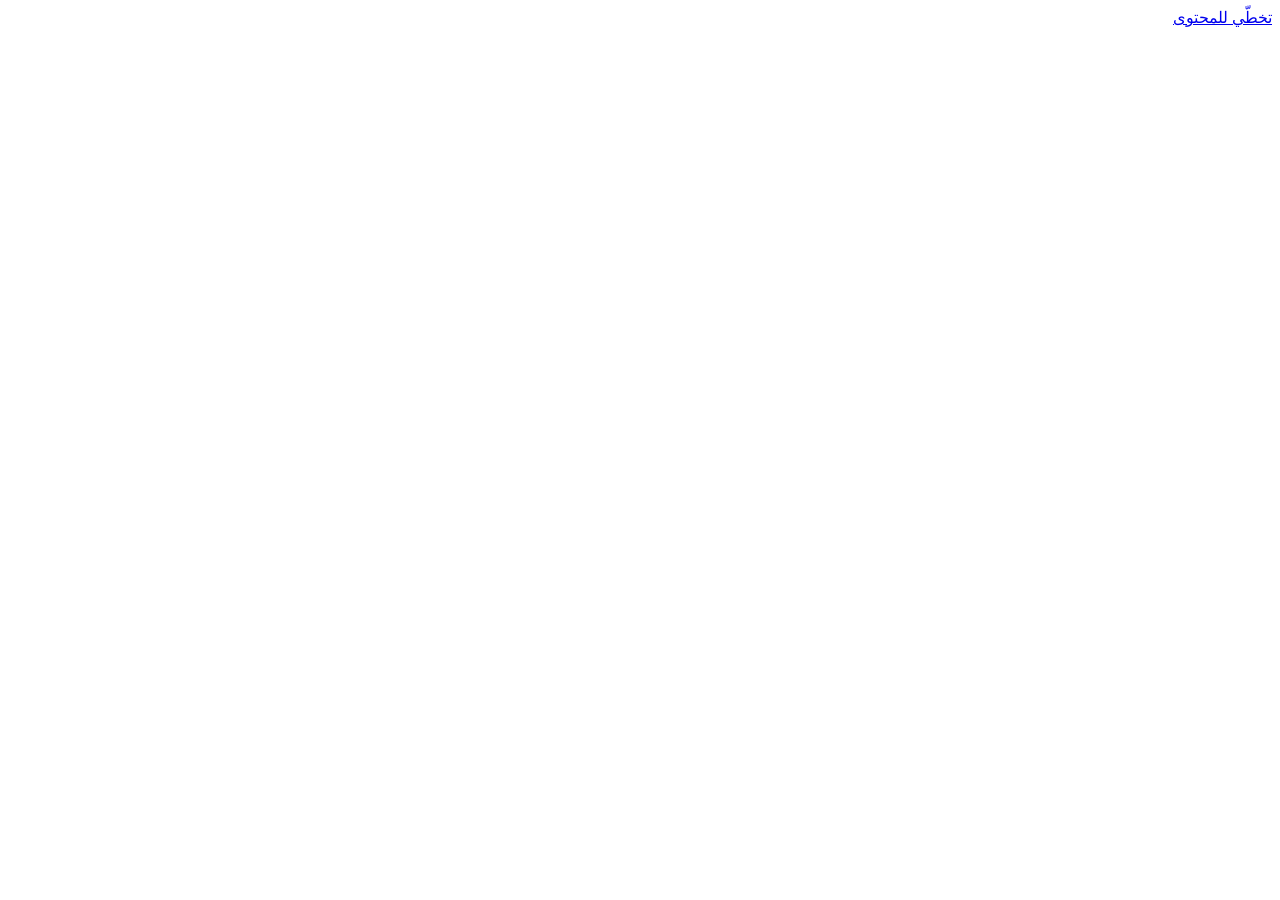
==== index.html @ ef57bf1a "Add files via upload" ====
<!DOCTYPE html>
<html lang="ar" dir="rtl">
<head>
  <meta charset="UTF-8">
  <meta name="viewport" content="width=device-width, initial-scale=1">
  <title>اوريفيو | وكالة تسويق للبراندات</title>
  <meta name="description" content="اوريفيو وكالة تسويق: سوشيال ميديا، إعلانات ممولة، ظهور في Google، فيديو وهوية بصرية — مع تقرير بالأرقام كل شهر.">
  <meta name="theme-color" content="#2a050e">
  <meta property="og:title" content="اوريفيو | وكالة تسويق للبراندات">
  <meta property="og:description" content="نبني براندك ونحوّل متابعينك لعملاء. سوشيال ميديا، إعلانات، فيديو وهوية بصرية.">
  <meta property="og:type" content="website">
  <meta property="og:locale" content="ar_EG">
  <link rel="icon" href="images/icon.png">
  <link rel="preload" href="fonts/thmanyahsans-Bold.woff2" as="font" type="font/woff2" crossorigin>
  <link rel="preload" href="fonts/thmanyahsans-Regular.woff2" as="font" type="font/woff2" crossorigin>
  <link rel="stylesheet" href="css/style.css">
</head>
<body>
  <a class="skip" href="#main">تخطّي للمحتوى</a>

  <header class="header" id="header"></header>

  <main id="main">
    <section class="hero" id="hero"></section>
    <section class="stats" id="stats" aria-label="أرقامنا"></section>
    <section class="section" id="services"></section>
    <section class="section section-dark" id="difference"></section>
    <section class="section" id="clients"></section>
    <section class="section section-tint" id="packages"></section>
    <section class="section" id="work"></section>
    <section class="section section-tint" id="faq"></section>
    <section class="section section-dark" id="contact"></section>
  </main>

  <footer class="footer" id="footer"></footer>

  <a class="wa-float" id="waFloat" target="_blank" rel="noopener" aria-label="كلّمنا على واتساب"></a>

  <noscript><p style="padding:2rem;text-align:center">الموقع محتاج JavaScript علشان يتعرض صح.</p></noscript>

  <script src="data/content.js"></script>
  <script src="js/main.js"></script>
</body>
</html>
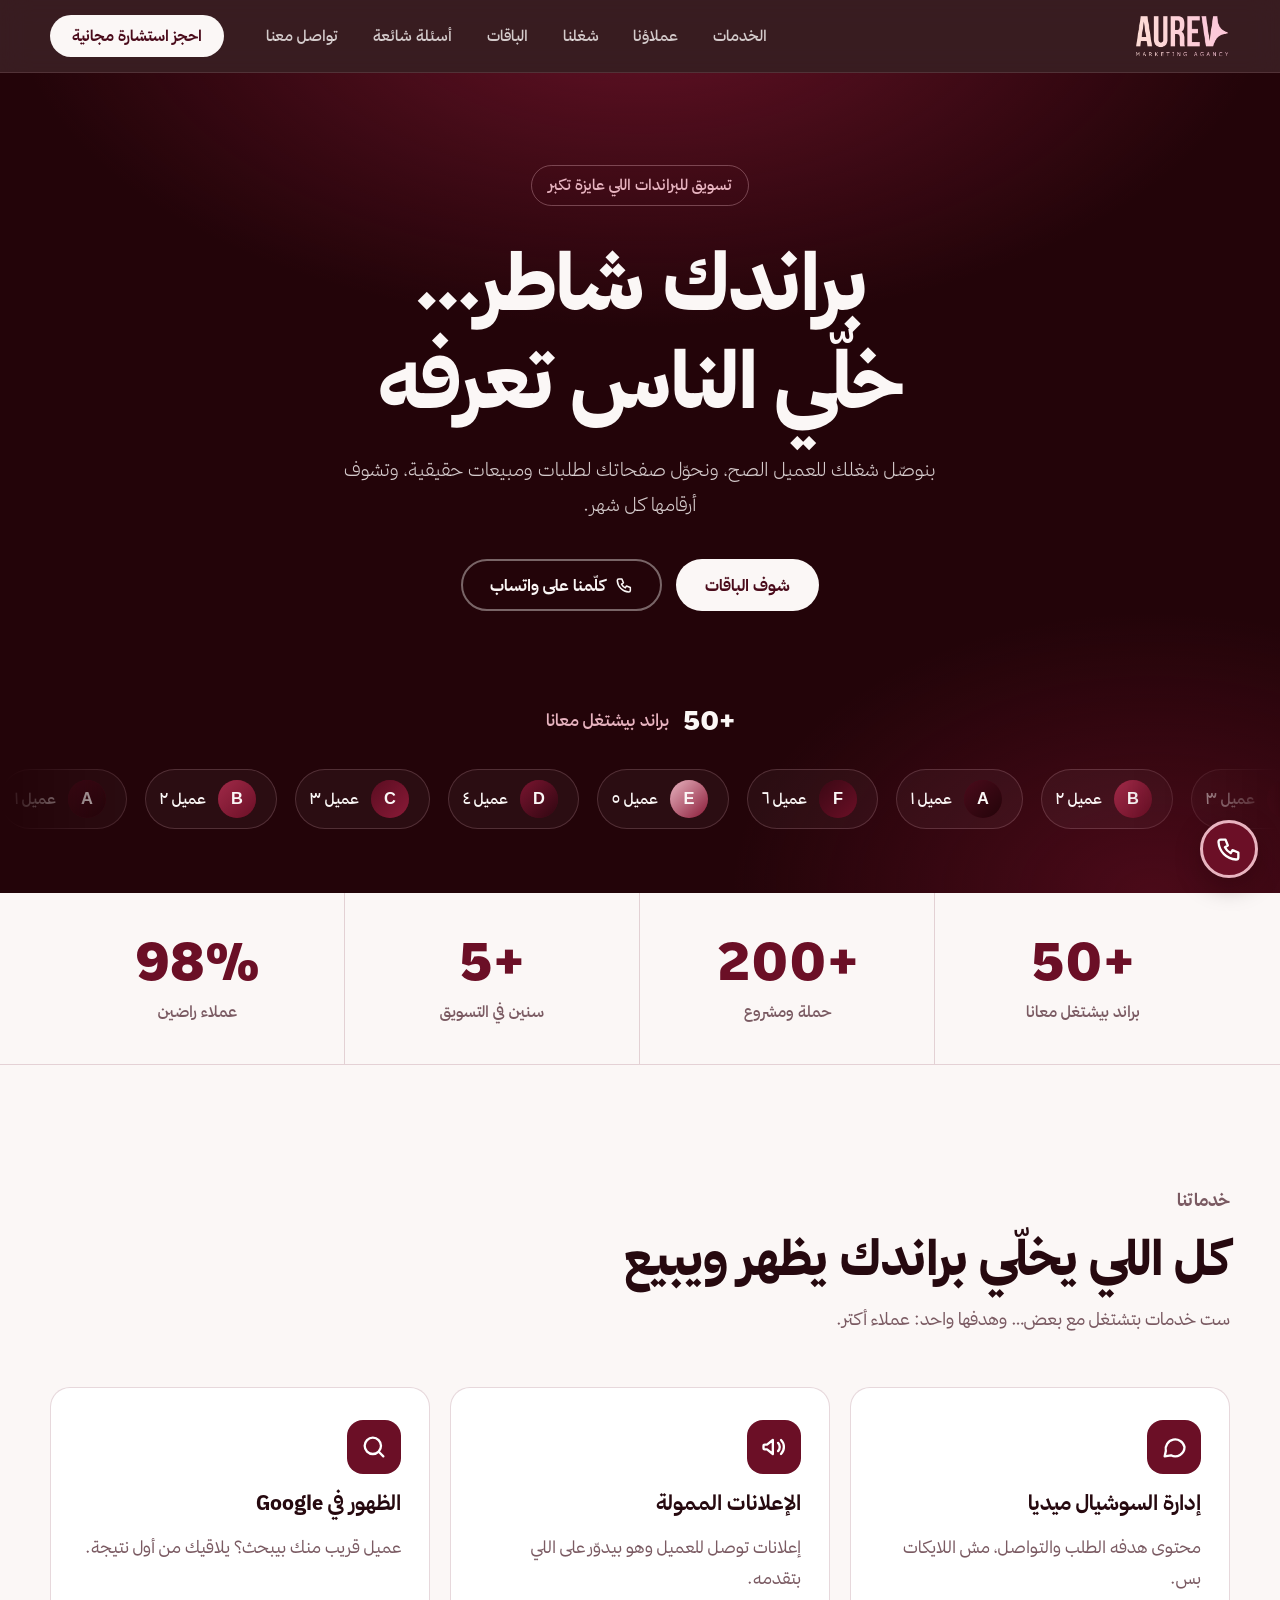
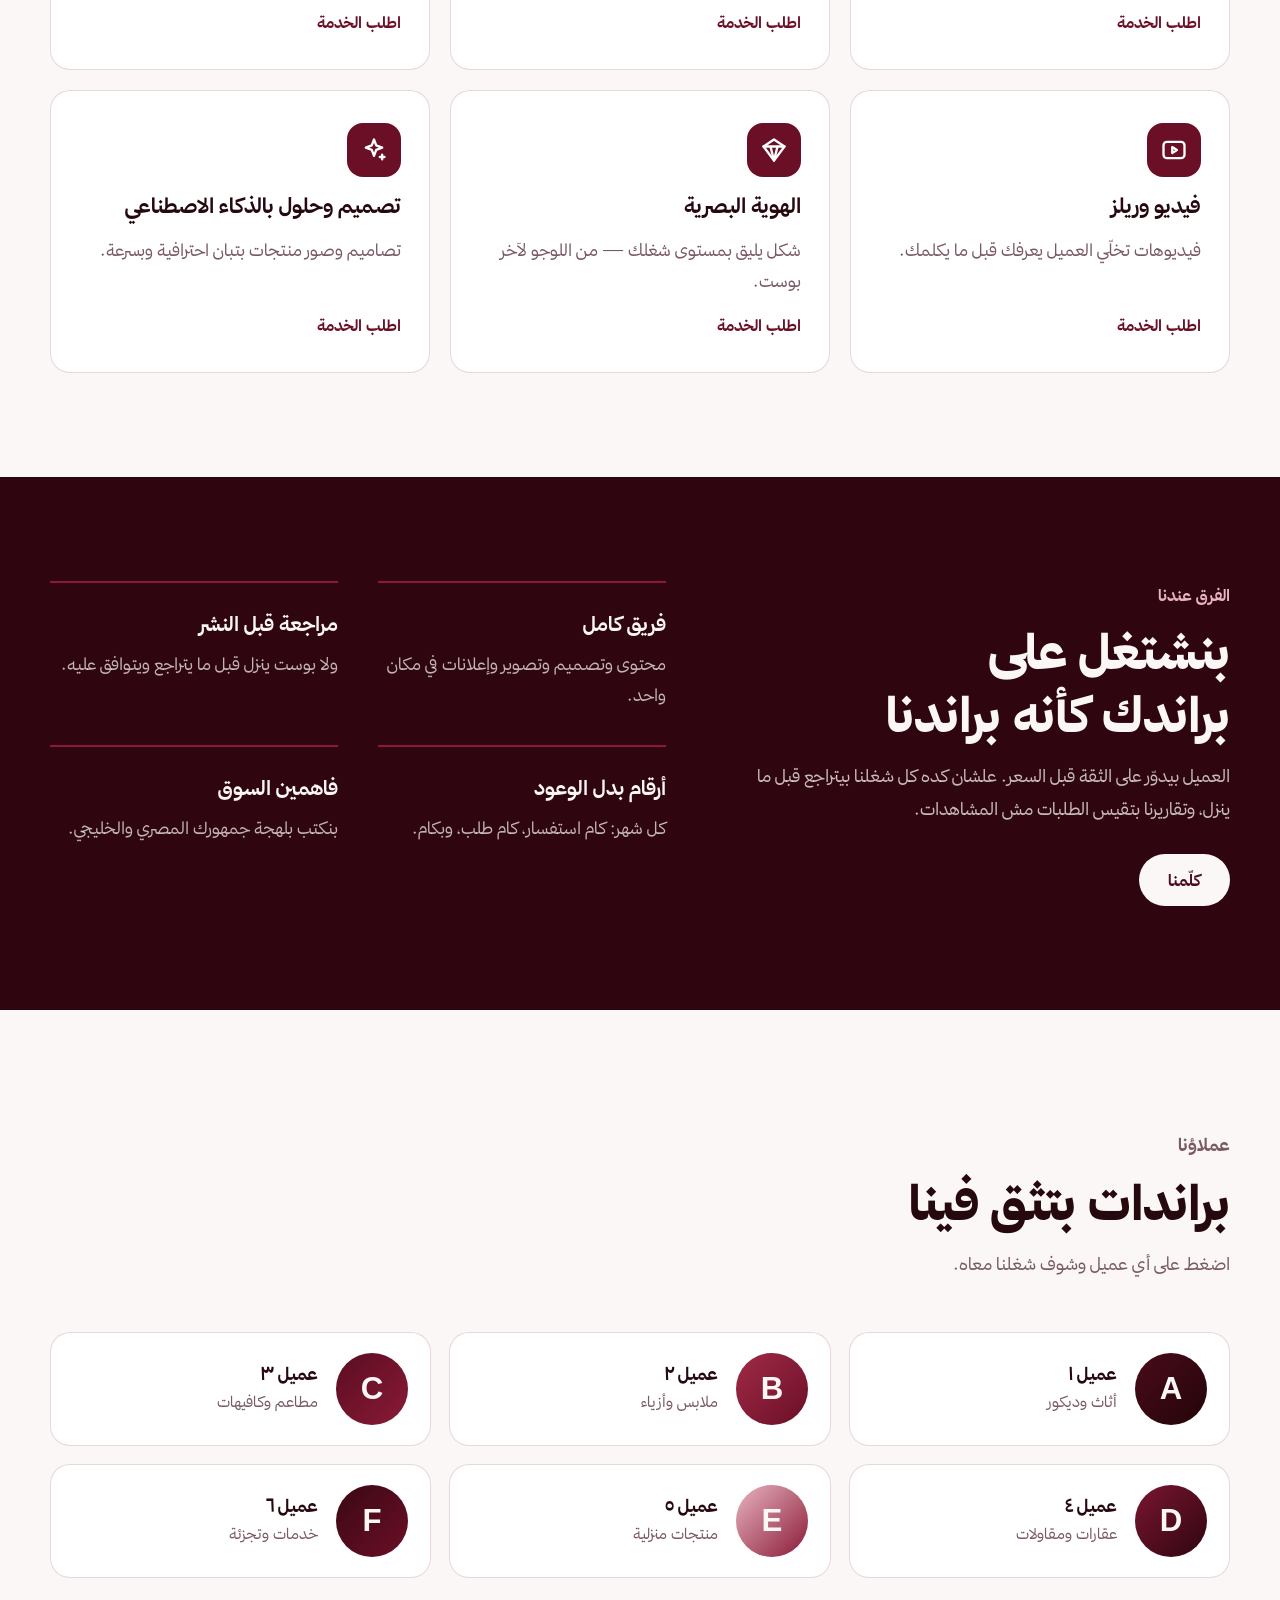
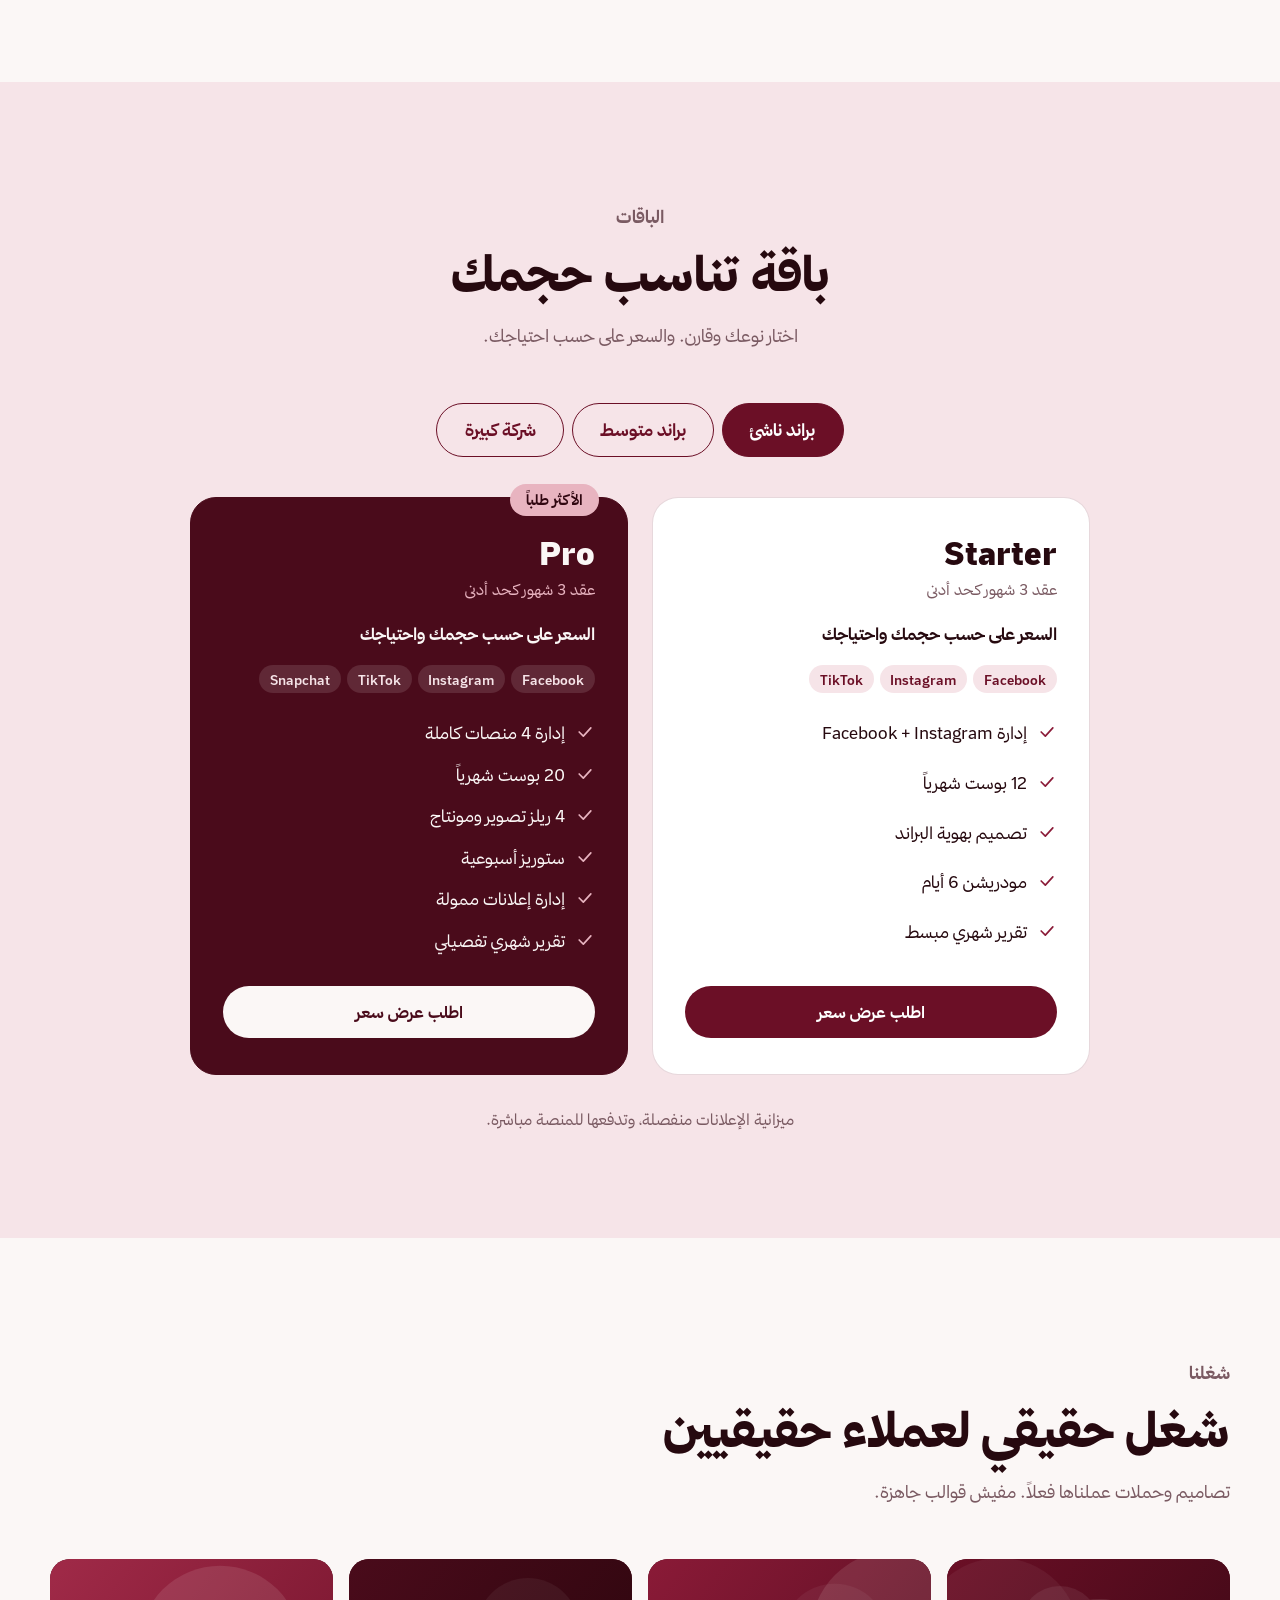
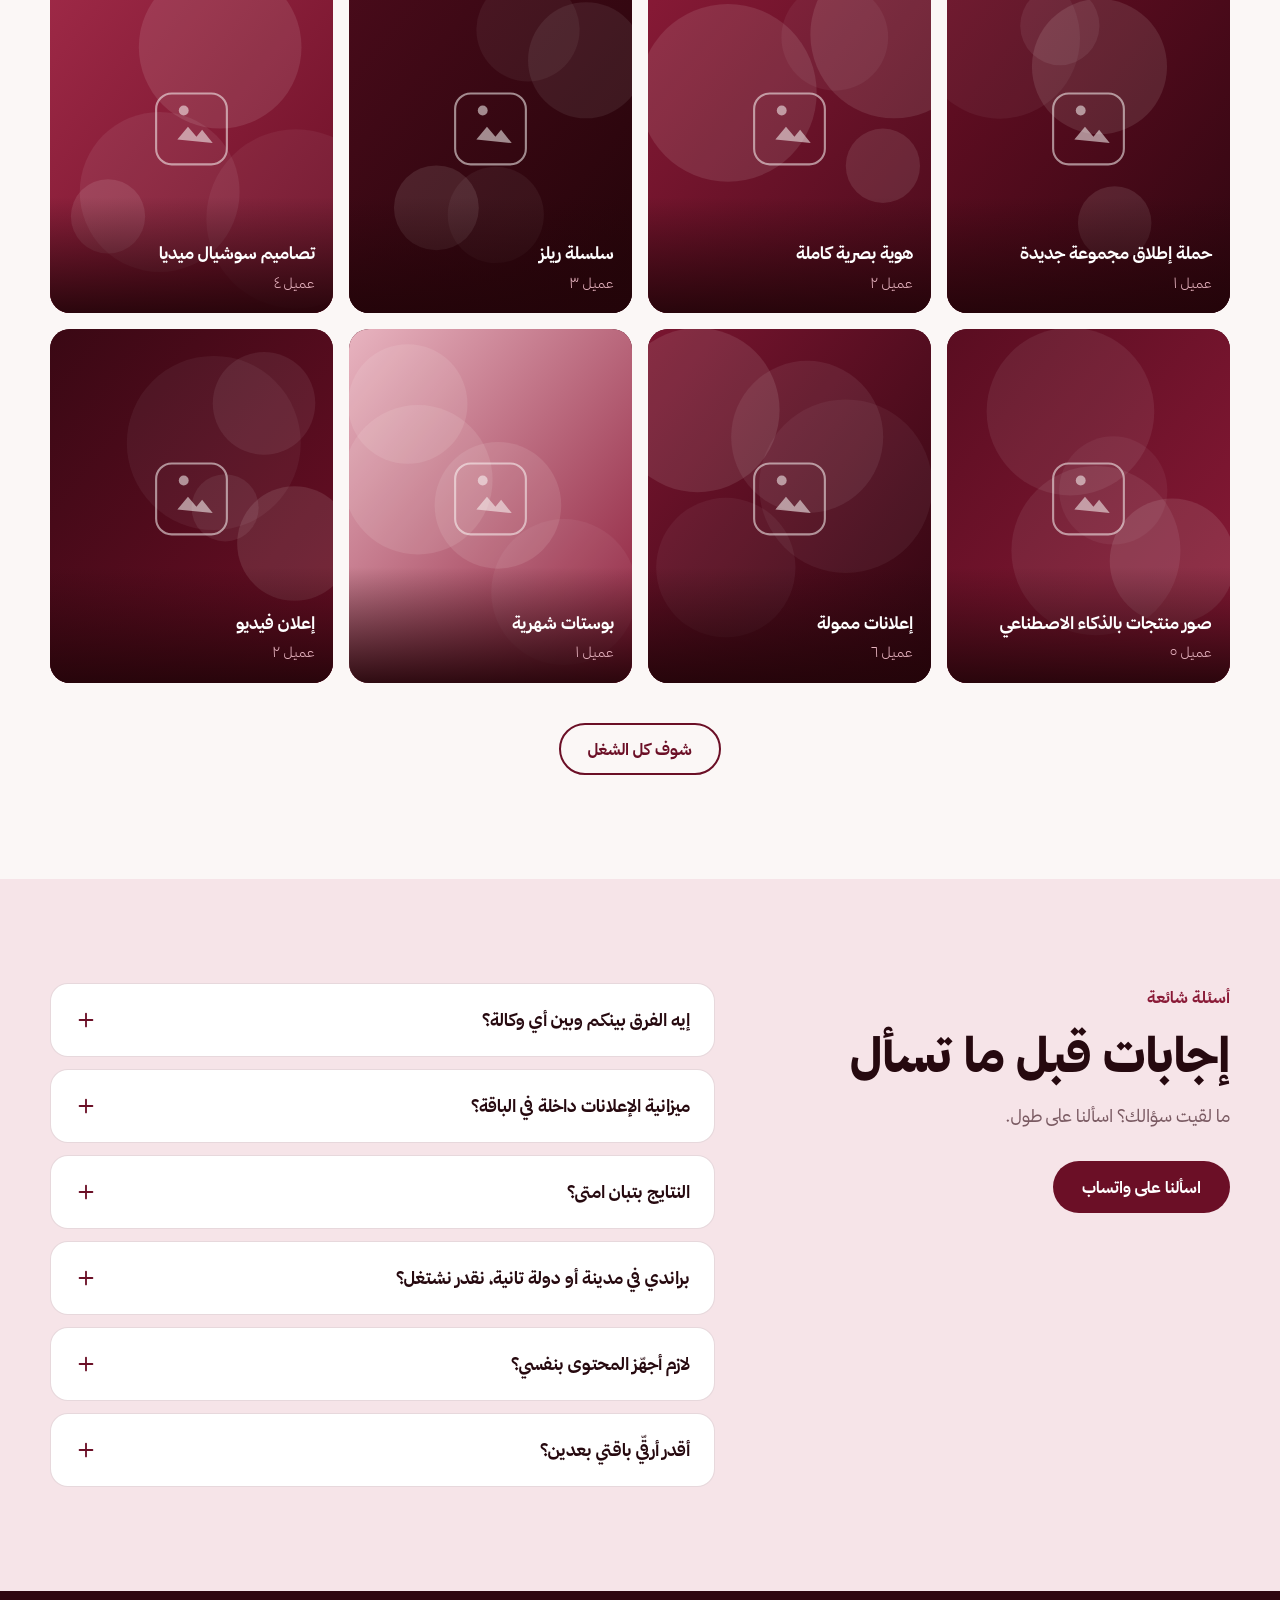
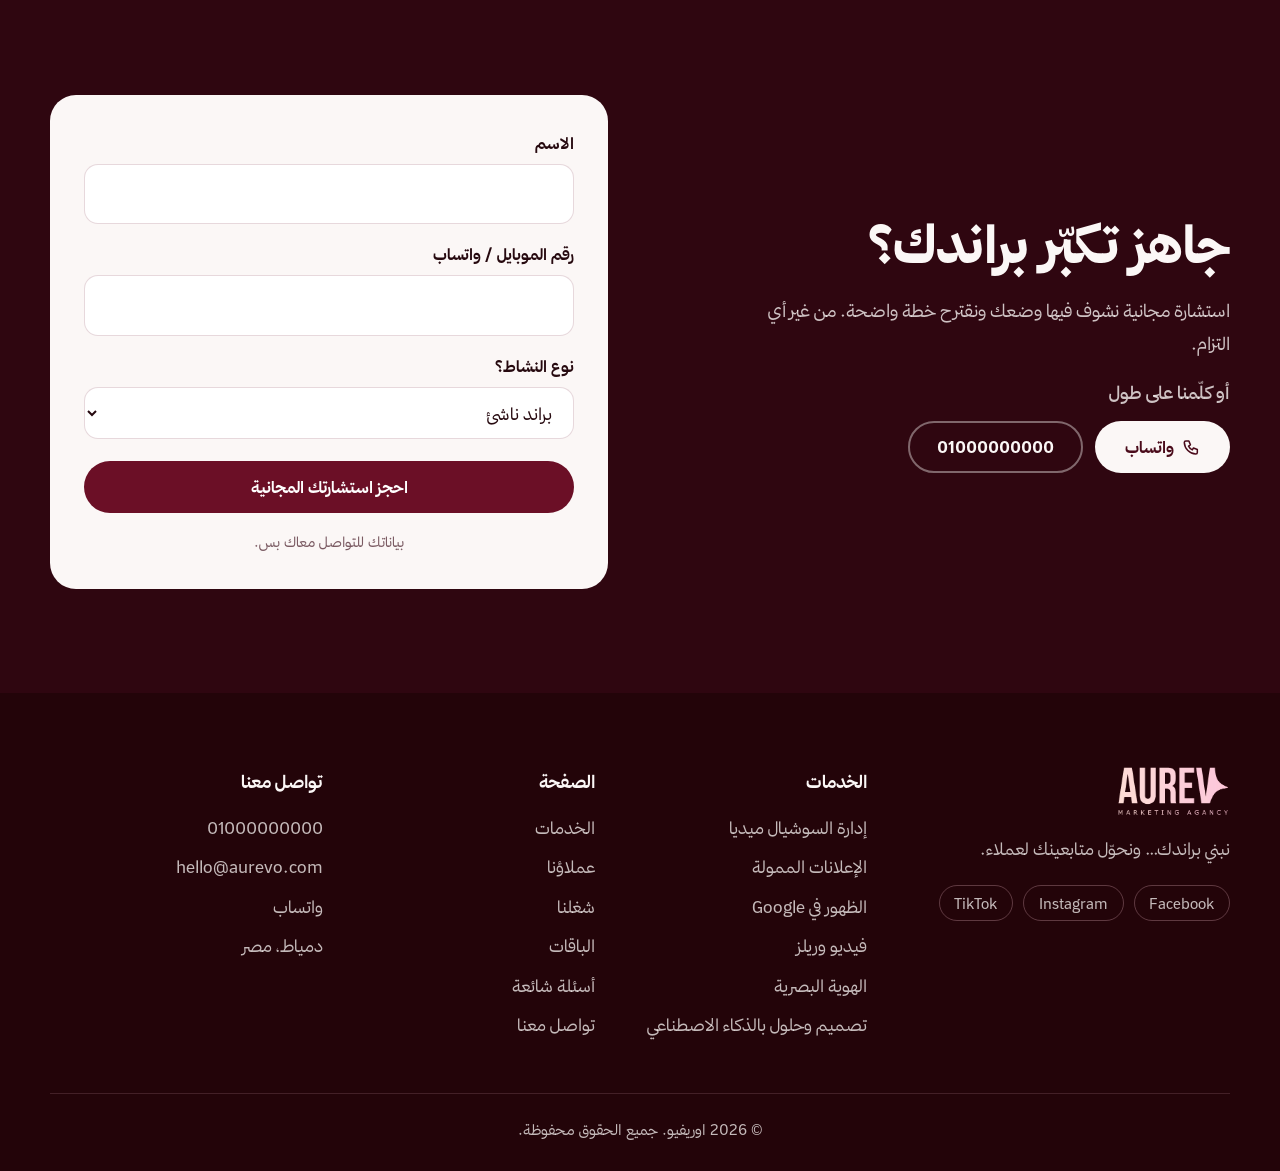
==== commit 99984940: "Add files via upload" ====
--- a/index.html
+++ b/index.html
@@ -10,10 +10,10 @@
   <meta property="og:description" content="نبني براندك ونحوّل متابعينك لعملاء. سوشيال ميديا، إعلانات، فيديو وهوية بصرية.">
   <meta property="og:type" content="website">
   <meta property="og:locale" content="ar_EG">
-  <link rel="icon" href="images/icon.png">
-  <link rel="preload" href="fonts/thmanyahsans-Bold.woff2" as="font" type="font/woff2" crossorigin>
-  <link rel="preload" href="fonts/thmanyahsans-Regular.woff2" as="font" type="font/woff2" crossorigin>
-  <link rel="stylesheet" href="css/style.css">
+  <link rel="icon" href="icon.png">
+  <link rel="preload" href="thmanyahsans-Bold.woff2" as="font" type="font/woff2" crossorigin>
+  <link rel="preload" href="thmanyahsans-Regular.woff2" as="font" type="font/woff2" crossorigin>
+  <link rel="stylesheet" href="style.css">
 </head>
 <body>
   <a class="skip" href="#main">تخطّي للمحتوى</a>
@@ -38,7 +38,15 @@
 
   <noscript><p style="padding:2rem;text-align:center">الموقع محتاج JavaScript علشان يتعرض صح.</p></noscript>
 
-  <script src="data/content.js"></script>
-  <script src="js/main.js"></script>
+  <script>
+    /* لو في ملف ماتحمّلش أو في خطأ، بيظهر السبب بدل صفحة بيضا */
+    window.addEventListener("error", function (e) {
+      var m = document.getElementById("main"); if (!m || m.querySelector("h1")) return;
+      var what = e.target && (e.target.src || e.target.href) ? "الملف ده ماتحمّلش: " + (e.target.src || e.target.href) : "خطأ: " + e.message;
+      m.innerHTML = '<div style="padding:48px 20px;max-width:640px;margin:auto;font:17px/1.9 Tahoma,Arial,sans-serif;color:#6b0f26"><b>الموقع مش قادر يتحمّل.</b><br>' + what.replace(/</g, "&lt;") + "<br><small>اتأكد إن كل الملفات (style.css و main.js و content.js والخطوط والصور) مرفوعة جنب index.html في نفس المستوى.</small></div>";
+    }, true);
+  </script>
+  <script src="content.js"></script>
+  <script src="main.js"></script>
 </body>
 </html>
--- a/style.css
+++ b/style.css
@@ -0,0 +1,258 @@
+/* ===================== الخطوط ===================== */
+@font-face{font-family:"Thmanyah Sans";font-weight:300;font-style:normal;font-display:swap;
+  src:url("thmanyahsans-Light.woff2") format("woff2")}
+@font-face{font-family:"Thmanyah Sans";font-weight:400;font-style:normal;font-display:swap;
+  src:url("thmanyahsans-Regular.woff2") format("woff2")}
+@font-face{font-family:"Thmanyah Sans";font-weight:500;font-style:normal;font-display:swap;
+  src:url("thmanyahsans-Medium.woff2") format("woff2")}
+@font-face{font-family:"Thmanyah Sans";font-weight:700;font-style:normal;font-display:swap;
+  src:url("thmanyahsans-Bold.woff2") format("woff2")}
+@font-face{font-family:"Thmanyah Sans";font-weight:900;font-style:normal;font-display:swap;
+  src:url("thmanyahsans-Black.woff2") format("woff2")}
+
+/* ===================== الألوان (غيّرها من هنا) ===================== */
+:root{
+  --wine-950:#230409;
+  --wine-900:#2f0610;
+  --wine-800:#4a0b1b;
+  --wine-700:#6b0f26;   /* البيرجاندي الأساسي */
+  --wine-600:#8a1a37;
+  --rose-300:#e8b4c0;
+  --rose-100:#f6e4e8;
+  --cream:#fbf7f6;
+  --white:#ffffff;
+  --ink:#26090f;
+  --muted:#7a5a62;
+  --line:rgba(107,15,38,.16);
+  --radius:20px;
+  --font:"Thmanyah Sans","Segoe UI",Tahoma,Arial,sans-serif;
+}
+
+*,*::before,*::after{box-sizing:border-box}
+html{scroll-behavior:smooth;scroll-padding-top:84px}
+body{margin:0;font-family:var(--font);font-weight:400;font-size:17px;line-height:1.85;color:var(--ink);background:var(--cream);-webkit-font-smoothing:antialiased}
+img{max-width:100%;display:block}
+a{color:inherit;text-decoration:none}
+h1,h2,h3,p{margin:0}
+button,input,select{font:inherit;color:inherit}
+:focus-visible{outline:3px solid var(--rose-300);outline-offset:3px;border-radius:8px}
+.skip{position:absolute;top:-60px;right:12px;background:var(--cream);color:var(--wine-700);padding:8px 16px;border-radius:10px;z-index:200;font-weight:700}
+.skip:focus{top:12px}
+.container{width:min(1180px,100% - 40px);margin-inline:auto}
+
+/* ===================== الأزرار ===================== */
+.btn{display:inline-flex;align-items:center;justify-content:center;gap:.55em;padding:.8em 1.7em;border-radius:999px;font-weight:700;font-size:1rem;line-height:1.4;border:2px solid transparent;cursor:pointer;transition:background .2s,color .2s,border-color .2s,transform .2s}
+.btn:active{transform:scale(.98)}
+.btn-light{background:var(--cream);color:var(--wine-800)}
+.btn-light:hover{background:var(--rose-100)}
+.btn-wine{background:var(--wine-700);color:var(--white)}
+.btn-wine:hover{background:var(--wine-600)}
+.btn-ghost{border-color:rgba(251,247,246,.4);color:var(--cream)}
+.btn-ghost:hover{border-color:var(--cream);background:rgba(251,247,246,.08)}
+.btn-line{border-color:var(--wine-700);color:var(--wine-700)}
+.btn-line:hover{background:var(--wine-700);color:var(--white)}
+.btn svg{width:1.15em;height:1.15em;flex:none}
+
+/* ===================== الهيدر ===================== */
+.header{position:sticky;top:0;z-index:100;background:rgba(35,4,9,.9);backdrop-filter:blur(14px);-webkit-backdrop-filter:blur(14px);border-bottom:1px solid rgba(232,180,192,.14)}
+.header-in{display:flex;align-items:center;gap:28px;height:72px}
+.logo{display:flex;align-items:center;gap:12px;color:var(--cream)}
+.logo img{width:40px;height:40px;border-radius:12px}
+.logo.logo-wide img{width:auto;height:44px;border-radius:0}
+.footer .logo.logo-wide img{height:52px}
+.logo-text{display:flex;flex-direction:column;line-height:1.15}
+.logo-text b{font-weight:900;font-size:1.3rem}
+.logo-text small{font-weight:300;font-size:.78rem;color:var(--rose-300)}
+.nav{display:flex;gap:6px;margin-inline-start:auto}
+.nav a{padding:.45em .95em;border-radius:999px;color:rgba(251,247,246,.8);font-weight:500;font-size:.95rem;transition:color .2s,background .2s}
+.nav a:hover{color:var(--white);background:rgba(251,247,246,.08)}
+.header .btn{padding:.55em 1.3em;font-size:.95rem}
+.burger{display:none;margin-inline-start:auto;background:none;border:0;width:44px;height:44px;border-radius:12px;cursor:pointer;color:var(--cream)}
+.burger svg{width:26px;height:26px}
+.mobile-menu{display:none}
+
+/* ===================== الهيرو ===================== */
+.hero{position:relative;color:var(--cream);text-align:center;overflow:hidden;
+  background:
+    radial-gradient(900px 480px at 50% -10%,rgba(138,26,55,.65),transparent 70%),
+    radial-gradient(600px 400px at 90% 100%,rgba(107,15,38,.55),transparent 70%),
+    var(--wine-950)}
+.hero-in{padding:92px 0 56px;max-width:880px;margin-inline:auto}
+.hero-kicker{display:inline-block;padding:.35em 1.1em;border:1px solid rgba(232,180,192,.35);border-radius:999px;color:var(--rose-300);font-weight:500;font-size:.95rem;margin-bottom:26px}
+.hero h1{text-wrap:balance;font-weight:900;font-size:clamp(2.5rem,6.4vw,4.9rem);line-height:1.25;letter-spacing:-.01em}
+.hero p.lead{margin:24px auto 0;max-width:640px;font-size:1.2rem;font-weight:300;color:rgba(251,247,246,.82)}
+.hero-actions{display:flex;flex-wrap:wrap;gap:14px;justify-content:center;margin-top:36px}
+
+.marquee-wrap{padding:28px 0 64px}
+.marquee-label{display:flex;align-items:center;justify-content:center;gap:14px;margin-bottom:24px;color:var(--rose-300);font-weight:500}
+.marquee-label b{font-weight:900;font-size:1.7rem;color:var(--cream)}
+.marquee{direction:ltr;overflow:hidden;mask-image:linear-gradient(90deg,transparent,#000 12%,#000 88%,transparent);-webkit-mask-image:linear-gradient(90deg,transparent,#000 12%,#000 88%,transparent)}
+.marquee-track{display:flex;width:max-content;gap:18px;animation:scroll 38s linear infinite}
+.marquee:hover .marquee-track{animation-play-state:paused}
+.marquee a,.marquee span.chip{flex:none;display:flex;align-items:center;gap:12px;direction:rtl;padding:10px 20px 10px 14px;border:1px solid rgba(232,180,192,.2);border-radius:999px;background:rgba(251,247,246,.04);transition:background .2s}
+.marquee a:hover{background:rgba(251,247,246,.1)}
+.marquee img{width:38px;height:38px;border-radius:50%;object-fit:cover;background:var(--wine-800)}
+.marquee b{font-weight:500;font-size:.95rem;white-space:nowrap}
+@keyframes scroll{to{transform:translateX(-50%)}}
+
+/* ===================== الأرقام ===================== */
+.stats{background:var(--cream);border-bottom:1px solid var(--line)}
+.stats-in{display:grid;grid-template-columns:repeat(4,1fr)}
+.stat{padding:38px 16px;text-align:center}
+.stat + .stat{border-inline-start:1px solid var(--line)}
+.stat b{display:block;font-weight:900;font-size:clamp(2.2rem,4.5vw,3.3rem);line-height:1.1;color:var(--wine-700)}
+.stat span{display:block;margin-top:8px;color:var(--muted);font-weight:500;font-size:.98rem}
+
+/* ===================== الأقسام ===================== */
+.section{padding:104px 0}
+.section-dark{background:var(--wine-900);color:var(--cream)}
+.section-tint{background:var(--rose-100)}
+.sec-head{max-width:640px;margin-bottom:52px}
+.sec-head.center{margin-inline:auto;text-align:center}
+.kicker{color:var(--wine-600);font-weight:700;font-size:1rem;margin-bottom:10px}
+.section-dark .kicker{color:var(--rose-300)}
+.sec-head h2,.split-text h2{text-wrap:balance;font-weight:900;font-size:clamp(1.9rem,4vw,3rem);line-height:1.3}
+.sec-head p,.split-text p.sub{margin-top:14px;font-size:1.1rem;color:var(--muted)}
+.section-dark .sec-head p,.section-dark .split-text p.sub{color:rgba(251,247,246,.75)}
+
+/* ===================== الخدمات ===================== */
+.services-grid{display:grid;grid-template-columns:repeat(3,1fr);gap:20px}
+.service{display:flex;flex-direction:column;gap:14px;padding:32px 28px;background:var(--white);border:1px solid var(--line);border-radius:var(--radius);transition:border-color .2s,background .2s}
+.service:hover{border-color:var(--wine-700)}
+.service .ico{width:54px;height:54px;border-radius:16px;display:grid;place-items:center;background:var(--wine-700);color:var(--white)}
+.service .ico svg{width:28px;height:28px}
+.service h3{font-weight:700;font-size:1.3rem;line-height:1.4}
+.service p{color:var(--muted);flex:1}
+.service .more{font-weight:700;color:var(--wine-700);font-size:.98rem}
+.service:hover .more{text-decoration:underline;text-underline-offset:5px}
+
+/* ===================== الفرق عندنا ===================== */
+.split{display:grid;grid-template-columns:1fr 1.25fr;gap:72px;align-items:start}
+.split-text .btn{margin-top:30px}
+.diff-grid{display:grid;grid-template-columns:1fr 1fr;gap:34px 40px}
+.diff-item{padding-top:22px;border-top:2px solid var(--wine-600)}
+.diff-item h3{font-weight:700;font-size:1.25rem;margin-bottom:6px}
+.diff-item p{color:rgba(251,247,246,.72)}
+
+/* ===================== العملاء ===================== */
+.clients-grid{display:grid;grid-template-columns:repeat(3,1fr);gap:18px}
+.client{display:flex;align-items:center;gap:18px;padding:20px 22px;background:var(--white);border:1px solid var(--line);border-radius:var(--radius);transition:border-color .2s}
+a.client:hover{border-color:var(--wine-700)}
+.client img{width:72px;height:72px;border-radius:50%;object-fit:cover;flex:none;background:var(--rose-100)}
+.client b{display:block;font-weight:700;font-size:1.1rem;line-height:1.4}
+.client small{color:var(--muted);font-size:.95rem}
+
+/* ===================== الباقات ===================== */
+.tabs{display:flex;flex-wrap:wrap;gap:8px;justify-content:center;margin-bottom:40px}
+.tab{padding:.6em 1.6em;border-radius:999px;border:1.5px solid var(--wine-700);background:transparent;color:var(--wine-700);font-weight:700;cursor:pointer;transition:background .2s,color .2s}
+.tab:hover{background:rgba(107,15,38,.08)}
+.tab[aria-selected="true"]{background:var(--wine-700);color:var(--white)}
+.plans{display:grid;grid-template-columns:repeat(2,1fr);gap:24px;max-width:900px;margin-inline:auto}
+.plan{position:relative;display:flex;flex-direction:column;padding:36px 32px;background:var(--white);border:1px solid var(--line);border-radius:26px}
+.plan.featured{background:var(--wine-800);color:var(--cream);border-color:var(--wine-800)}
+.plan-badge{position:absolute;top:-14px;inset-inline-start:28px;background:var(--rose-300);color:var(--wine-900);font-weight:700;font-size:.9rem;padding:.2em 1.1em;border-radius:999px}
+.plan h3{font-weight:900;font-size:2rem;line-height:1.2}
+.plan .contract{margin-top:4px;font-size:.95rem;color:var(--muted)}
+.plan.featured .contract{color:var(--rose-300)}
+.plan .price{margin-top:14px;font-weight:700;font-size:1.05rem}
+.platforms{display:flex;flex-wrap:wrap;gap:6px;margin-top:16px}
+.platforms span{padding:.1em .8em;border-radius:999px;font-size:.85rem;font-weight:500;background:var(--rose-100);color:var(--wine-700)}
+.plan.featured .platforms span{background:rgba(251,247,246,.12);color:var(--rose-100)}
+.plan ul{list-style:none;margin:24px 0 30px;padding:0;display:grid;gap:10px;flex:1}
+.plan li{display:flex;gap:10px;align-items:flex-start}
+.plan li svg{flex:none;width:20px;height:20px;margin-top:5px;color:var(--wine-600)}
+.plan.featured li svg{color:var(--rose-300)}
+.plan .btn{width:100%}
+.plan.featured .btn{background:var(--cream);color:var(--wine-800)}
+.plan.featured .btn:hover{background:var(--rose-100)}
+.pkg-note{margin-top:30px;text-align:center;color:var(--muted);font-size:.98rem}
+
+/* ===================== الشغل ===================== */
+.work-grid{display:grid;grid-template-columns:repeat(4,1fr);gap:16px}
+.work-item{position:relative;display:block;aspect-ratio:4/5;overflow:hidden;border-radius:var(--radius);background:var(--wine-800)}
+.work-item img{width:100%;height:100%;object-fit:cover;transition:transform .5s}
+a.work-item:hover img{transform:scale(1.05)}
+.work-cap{position:absolute;inset:auto 0 0 0;padding:44px 18px 16px;color:var(--white);background:linear-gradient(to top,rgba(35,4,9,.92),transparent)}
+.work-cap b{display:block;font-weight:700;line-height:1.45}
+.work-cap small{font-weight:300;color:var(--rose-300)}
+.work-open{position:absolute;top:14px;inset-inline-start:14px;width:38px;height:38px;border-radius:50%;display:grid;place-items:center;background:var(--cream);color:var(--wine-700);opacity:0;transition:opacity .2s}
+a.work-item:hover .work-open,a.work-item:focus-visible .work-open{opacity:1}
+.work-open svg{width:18px;height:18px}
+.work-more{margin-top:40px;text-align:center}
+
+/* ===================== الأسئلة ===================== */
+.faq-split{display:grid;grid-template-columns:1fr 1.5fr;gap:72px;align-items:start}
+.faq-split .split-text{position:sticky;top:110px}
+.faq-list{display:grid;gap:12px}
+.faq-list details{background:var(--white);border:1px solid var(--line);border-radius:18px;padding:0 24px}
+.faq-list summary{list-style:none;cursor:pointer;display:flex;justify-content:space-between;align-items:center;gap:16px;padding:20px 0;font-weight:700;font-size:1.08rem}
+.faq-list summary::-webkit-details-marker{display:none}
+.faq-list summary svg{flex:none;width:22px;height:22px;color:var(--wine-700);transition:transform .25s}
+.faq-list details[open] summary svg{transform:rotate(45deg)}
+.faq-list details p{padding:0 0 22px;color:var(--muted)}
+
+/* ===================== التواصل ===================== */
+.cta-split{display:grid;grid-template-columns:1fr 1fr;gap:64px;align-items:center}
+.cta-info h2{font-weight:900;font-size:clamp(2rem,4.4vw,3.2rem);line-height:1.3}
+.cta-info p{margin-top:16px;font-size:1.12rem;color:rgba(251,247,246,.78);max-width:480px}
+.cta-or{margin-top:34px;color:var(--rose-300);font-weight:500}
+.cta-links{display:flex;flex-wrap:wrap;gap:12px;margin-top:12px}
+.form{display:grid;gap:16px;padding:34px;background:var(--cream);color:var(--ink);border-radius:26px}
+.field{display:grid;gap:6px}
+.field label{font-weight:700;font-size:.98rem}
+.field input,.field select{width:100%;padding:.8em 1em;background:var(--white);border:1.5px solid var(--line);border-radius:14px;transition:border-color .2s}
+.field input:focus,.field select:focus{outline:none;border-color:var(--wine-700)}
+.form .btn{width:100%;margin-top:6px}
+.form small{text-align:center;color:var(--muted)}
+
+/* ===================== الفوتر ===================== */
+.footer{background:var(--wine-950);color:rgba(251,247,246,.75);padding:72px 0 28px}
+.footer-grid{display:grid;grid-template-columns:1.4fr 1fr 1fr 1.2fr;gap:44px}
+.footer .logo{margin-bottom:16px}
+.footer h3{color:var(--cream);font-weight:700;font-size:1.1rem;margin-bottom:14px}
+.footer ul{list-style:none;margin:0;padding:0;display:grid;gap:8px}
+.footer a:hover{color:var(--white);text-decoration:underline;text-underline-offset:4px}
+.social{display:flex;gap:10px;margin-top:20px;flex-wrap:wrap}
+.social a{padding:.25em 1em;border:1px solid rgba(232,180,192,.3);border-radius:999px;font-size:.92rem}
+.social a:hover{background:rgba(251,247,246,.08);text-decoration:none}
+.copy{margin-top:52px;padding-top:22px;border-top:1px solid rgba(232,180,192,.16);text-align:center;font-size:.92rem}
+
+/* ===================== واتساب العائم ===================== */
+.wa-float{position:fixed;bottom:22px;inset-inline-start:22px;z-index:90;width:58px;height:58px;border-radius:50%;display:grid;place-items:center;background:var(--wine-700);color:var(--white);border:3px solid var(--rose-300);box-shadow:0 8px 24px rgba(35,4,9,.35);transition:transform .2s,background .2s}
+.wa-float:hover{background:var(--wine-600);transform:scale(1.06)}
+.wa-float svg{width:28px;height:28px}
+
+/* ===================== موبايل وتابلت ===================== */
+@media (max-width:1020px){
+  .services-grid,.clients-grid{grid-template-columns:repeat(2,1fr)}
+  .work-grid{grid-template-columns:repeat(3,1fr)}
+  .split,.faq-split,.cta-split{grid-template-columns:1fr;gap:44px}
+  .faq-split .split-text{position:static}
+  .footer-grid{grid-template-columns:1fr 1fr}
+}
+@media (max-width:860px){
+  .nav,.header .btn{display:none}
+  .burger{display:grid;place-items:center}
+  .mobile-menu.open{display:grid;gap:4px;padding:8px 20px 22px;background:var(--wine-950);border-bottom:1px solid rgba(232,180,192,.14)}
+  .mobile-menu a{padding:.8em 1em;border-radius:12px;color:var(--cream);font-weight:500}
+  .mobile-menu a:hover{background:rgba(251,247,246,.08)}
+  .mobile-menu .btn{margin-top:10px}
+}
+@media (max-width:640px){
+  body{font-size:16px}
+  .section{padding:72px 0}
+  .hero-in{padding:64px 0 36px}
+  .stats-in{grid-template-columns:repeat(2,1fr)}
+  .stat:nth-child(3){border-inline-start:0}
+  .stat:nth-child(n+3){border-top:1px solid var(--line)}
+  .services-grid,.clients-grid,.plans,.diff-grid{grid-template-columns:1fr}
+  .work-grid{grid-template-columns:repeat(2,1fr);gap:12px}
+  .work-cap{padding:30px 12px 12px;font-size:.9rem}
+  .form{padding:24px}
+  .footer-grid{grid-template-columns:1fr}
+}
+@media (prefers-reduced-motion:reduce){
+  html{scroll-behavior:auto}
+  .marquee-track{animation:none}
+  *{transition:none!important}
+}
